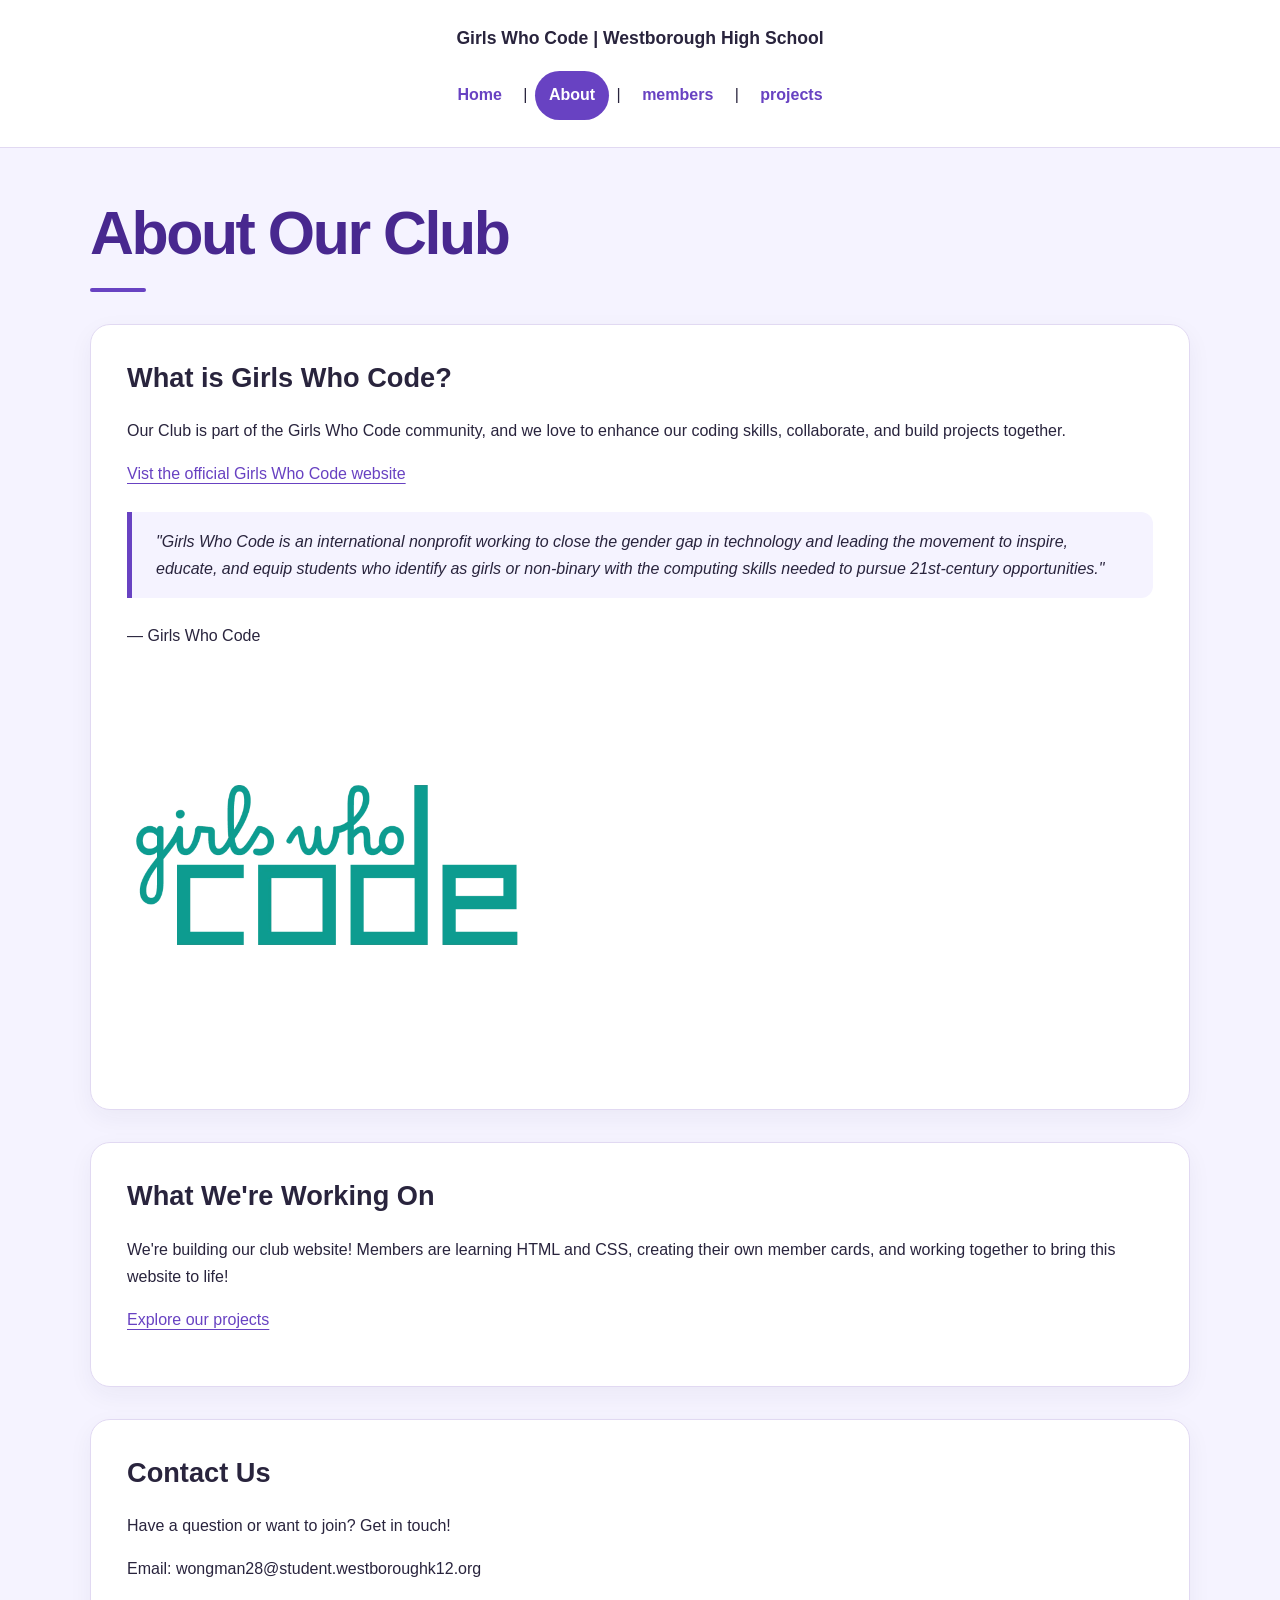
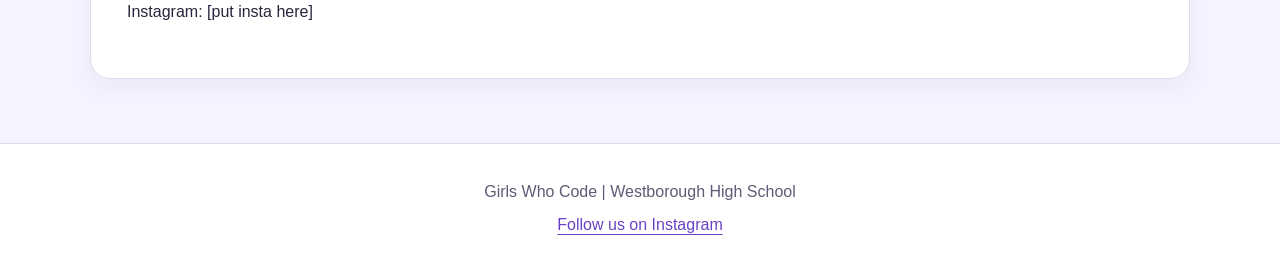
==== about.html @ d117cd90 "Updated structure / draft" ====
<!DOCTYPE html>
<html lang="en">
<head>
  <meta charset="UTF-8">
  <meta name="viewport" content="width=device-width, initial-scale=1">
  <title>Girls Who Code | About</title>
  <link rel="stylesheet" href="css/styles.css">
  
</head>

<body>

    <header>
        <p>Girls Who Code | Westborough High School</p>

        <nav aria-label="Main navigation">
            <a href="index.html">Home</a> |
            <a href="about.html" aria-current="page">About</a> |
            <a href="members.html">members</a> |
            <a href="projects.html">projects</a>
        </nav>
    </header>

    <hr>

    <main>
        <h1>About Our Club</h1>

        <section>
            <h2>What is Girls Who Code?</h2>

            <p>
                Our Club is part of the Girls Who Code community, and we love to enhance our coding skills, collaborate, and build projects together.
            </p>

            <p>
                <a href="https://girlswhocode.com">
                    Vist the official Girls Who Code website
                </a>
            </p>

            <blockquote>
                <p>"Girls Who Code is an international nonprofit working to close the gender gap in technology and leading the movement to inspire, educate, and equip students who identify as girls or non-binary with the computing skills needed to pursue 21st-century opportunities."</p>
            </blockquote>
            <p>— Girls Who Code</p>

            <img
                src="images/logo.webp"
                alt="Girls Who Code"
                width="400"
                style="max-width: 100%; height: auto;"
            >
        </section>

        <section>
            <h2>What We're Working On</h2>

            <p>
                We're building our club website! Members are learning HTML
                and CSS, creating their own member cards, and working together
                to bring this website to life!
            </p>

            <p>
                <a href="projects.html">Explore our projects</a>
            </p>
        </section>

        <section>
            <h2>Contact Us</h2>

            <p>Have a question or want to join? Get in touch!</p>

            <p>Email: wongman28@student.westboroughk12.org</p>
            <p>Instagram: [put insta here]</p>
        </section>
    </main>

    <hr>

    <footer>
        <p>Girls Who Code | Westborough High School</p>

        <p>
            <a href="uh put insta link here">Follow us on Instagram</a>
        </p>
    </footer>

</body>
</html>
---- css/styles.css ----
:root {
  --background: #f5f3ff;
  --surface: #ffffff;
  --text: #29243d;
  --muted: #615a75;
  --accent: #6842c2;
  --accent-dark: #48288f;
  --border: #e1d9f2;
}

* {
  box-sizing: border-box;
}

body {
  margin: 0;
  min-height: 100vh;
  display: flex;
  flex-direction: column;
  background: var(--background);
  color: var(--text);
  font-family: Arial, sans-serif;
  line-height: 1.7;
}

a {
  color: var(--accent);
  text-underline-offset: 4px;
}

a:hover {
  color: var(--accent-dark);
}

a:focus-visible {
  outline: 3px solid var(--accent);
  outline-offset: 5px;
}

header {
  padding: 24px;
  background: var(--surface);
  border-bottom: 1px solid var(--border);
  text-align: center;
}

header > p {
  margin: 0 0 14px;
  font-weight: bold;
  font-size: 1.1rem;
}

nav {
  line-height: 2.8;
}

nav a {
  display: inline-block;
  margin: 3px;
  padding: 2px 14px;
  border-radius: 999px;
  font-weight: bold;
  text-decoration: none;
}

nav a:hover {
  background: var(--background);
}

nav a[aria-current="page"] {
  background: var(--accent);
  color: white;
}

main {
  flex: 1;
  width: min(1100px, 92%);
  margin: 0 auto;
  padding: 48px 0 64px;
}

h1,
h2,
h3,
h4 {
  line-height: 1.25;
}

h1 {
  margin: 0 0 16px;
  font-size: clamp(2.2rem, 6vw, 3.8rem);
  letter-spacing: -0.04em;
  color: var(--accent-dark);
}

h2 {
  margin-top: 0;
  font-size: 1.7rem;
}

h3 {
  font-size: 1.25rem;
}

h4 {
  margin-bottom: 8px;
}

main > p {
  max-width: 720px;
  color: var(--muted);
}

main > section {
  margin-top: 32px;
  padding: clamp(20px, 4vw, 36px);
  background: var(--surface);
  border: 1px solid var(--border);
  border-radius: 20px;
  box-shadow: 0 8px 24px rgb(48 30 86 / 5%);
}

img {
  max-width: 100%;
  height: auto;
  border-radius: 14px;
}

video,
iframe {
  max-width: 100%;
  border-radius: 14px;
}

blockquote {
  margin: 24px 0;
  padding: 16px 24px;
  border-left: 5px solid var(--accent);
  border-radius: 0 12px 12px 0;
  background: var(--background);
  font-style: italic;
}

blockquote p {
  margin: 0;
}

hr {
  width: 100%;
  margin: 0;
  border: 0;
}

.member-gallery {
  display: grid;
  grid-template-columns: repeat(auto-fit, minmax(240px, 1fr));
  gap: 24px;
  align-items: start;
}

.member-card {
  min-width: 0;
  width: 100%;
  max-width: 360px;
  justify-self: center;
  padding: 24px;
  overflow-wrap: anywhere;
  background: var(--surface);
  border: 1px solid var(--border);
  border-top: 5px solid var(--accent);
  border-radius: 18px;
  box-shadow: 0 8px 20px rgb(48 30 86 / 8%);
  text-align: center;
}

.member-card h3 {
  margin: 0 0 10px;
  font-size: 1.5rem;
}

.member-card .member-role {
  display: inline-block;
  margin: 0 0 20px;
  padding: 5px 14px;
  border-radius: 999px;
  background: var(--background);
  color: var(--accent-dark);
  font-size: 0.9rem;
}

.member-card img {
  display: block;
  width: 100%;
  max-width: 250px;
  aspect-ratio: 1 / 1;
  object-fit: cover;
  margin: 0 auto 20px;
  border-radius: 14px;
}

.member-card ul {
  padding-left: 22px;
  text-align: left;
}

.member-card li {
  margin-bottom: 5px;
}

.project-list {
  display: grid;
  gap: 36px;
}

.project {
  display: grid;
  grid-template-columns: minmax(0, 1fr) minmax(0, 1fr);
  gap: 32px;
  align-items: center;
}

.project + .project {
  padding-top: 36px;
  border-top: 1px solid var(--border);
}

.project:nth-child(even) .project-media {
  grid-column: 2;
  grid-row: 1;
}

.project:nth-child(even) .project-description {
  grid-column: 1;
  grid-row: 1;
}

.project-media,
.project-description {
  min-width: 0;
}

.project-media img,
.project-media video {
  display: block;
  width: 100%;
}

.project-description h2 {
  margin-bottom: 12px;
}

footer {
  padding: 28px 20px;
  background: var(--surface);
  border-top: 1px solid var(--border);
  text-align: center;
  color: var(--muted);
}

footer p {
  margin: 6px 0;
}

@media (max-width: 650px) {
  header {
    padding: 20px 12px;
  }

  nav a {
    padding: 2px 8px;
  }

  main {
    padding-top: 32px;
  }

  .member-gallery {
    grid-template-columns: 1fr;
  }

  .project {
    grid-template-columns: 1fr;
    gap: 20px;
  }

  .project:nth-child(even) .project-media,
  .project:nth-child(even) .project-description {
    grid-column: auto;
    grid-row: auto;
  }
}

/* Gentle entrance when a page opens */
@keyframes fade-in-up {
  from {
    opacity: 0;
    transform: translateY(10px);
  }

  to {
    opacity: 1;
    transform: translateY(0);
  }
}

main > h1,
main > p,
main > section {
  animation: fade-in-up 450ms ease-out both;
}

/* Smooth navigation */
nav a {
  transition:
    background-color 180ms ease,
    color 180ms ease,
    transform 180ms ease;
}

/* Slightly more depth on member cards */
.member-card {
  transition:
    transform 200ms ease,
    box-shadow 200ms ease,
    border-color 200ms ease;
}

/* Smooth link color changes */
a {
  transition: color 180ms ease;
}

/* A small accent under the main heading */
main > h1::after {
  content: "";
  display: block;
  width: 56px;
  height: 4px;
  margin-top: 16px;
  border-radius: 999px;
  background: var(--accent);
}

/* Keep hover movement for devices with a mouse */
@media (hover: hover) and (pointer: fine) {
  nav a:hover {
    transform: translateY(-2px);
  }

  .member-card:hover {
    transform: translateY(-4px);
    border-color: var(--accent);
    box-shadow: 0 14px 28px rgb(48 30 86 / 12%);
  }
}

/* Respect visitors who prefer less motion */
@media (prefers-reduced-motion: reduce) {
  main > h1,
  main > p,
  main > section {
    animation: none;
  }

  a,
  nav a,
  .member-card {
    transition: none;
  }

  nav a:hover,
  .member-card:hover {
    transform: none;
  }
}
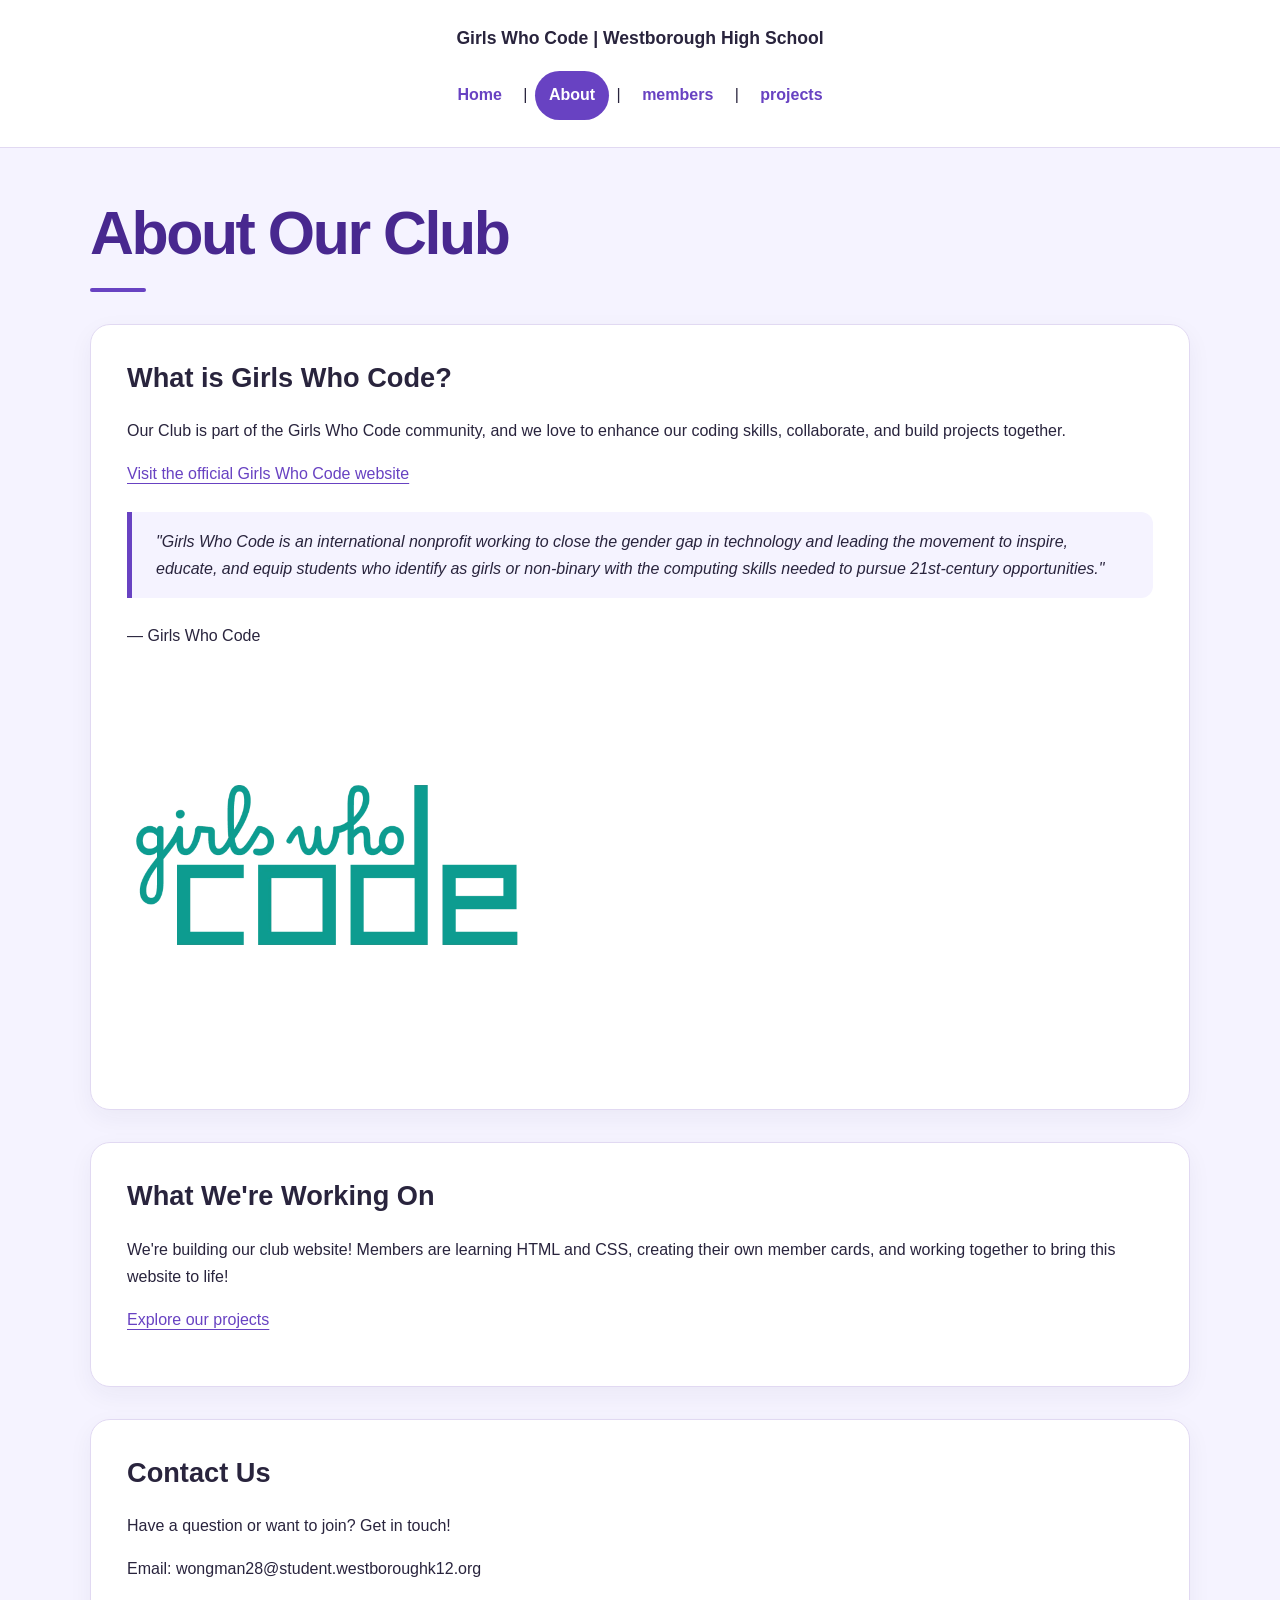
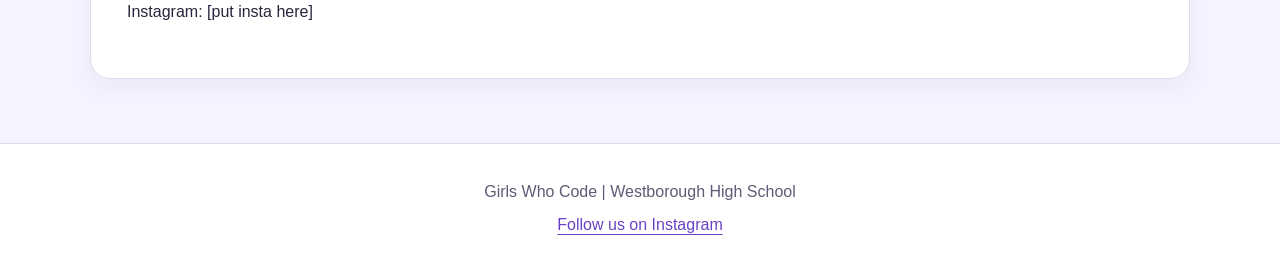
==== commit 5f5e5f1c: "Update member cards and website styling" ====
--- a/about.html
+++ b/about.html
@@ -35,7 +35,7 @@
 
             <p>
                 <a href="https://girlswhocode.com">
-                    Vist the official Girls Who Code website
+                    Visit the official Girls Who Code website
                 </a>
             </p>
 
--- a/css/styles.css
+++ b/css/styles.css
@@ -372,4 +372,240 @@
   .member-card:hover {
     transform: none;
   }
-}+}
+
+.member-anya {
+  box-sizing: border-box;
+  width: 100%;
+  max-width: 300px;
+  padding: 20px;
+  margin: 20px auto;
+  background-color: rgb(221, 170, 144);
+  color: #366f29;
+  border: 2px solid purple;
+  border-radius: 16px;
+  font-family: Arial, sans-serif;
+  text-align: center;
+}
+
+.member-anya img {
+  width: 100%;
+  aspect-ratio: 1 / 1;
+  object-fit: cover;
+  border-radius: 50px;
+}
+
+.member-anya ul {
+  text-align: left;
+  padding-left: 24px;
+}
+
+.member-vini {
+  box-sizing: border-box;
+  width: 100%;
+  max-width: 300px;
+  padding: 20px;
+  margin: 20px auto;
+  background-color: lightblue;
+  color: purple;
+  border: 2px solid black;
+  border-radius: 16px;
+  font-family: Arial, sans-serif;
+  text-align: center;
+}
+
+.member-vini img {
+  width: 80%;
+  height: auto;
+  border-radius: 50px;
+}
+
+.member-vini ul {
+  text-align: left;
+  padding-left: 24px;
+}
+
+.member-isabella {
+  box-sizing: border-box;
+  width: 100%;
+  max-width: 300px;
+  padding: 20px;
+  margin: 20px auto;
+  background-color: #eee6fa;
+  color: #493364;
+  border: 2px solid #80649e;
+  border-radius: 16px;
+  font-family: Arial, sans-serif;
+  text-align: center;
+}
+
+.member-isabella img {
+  width: 100%;
+  height: auto;
+  border-radius: 50px;
+}
+
+.member-isabella ul {
+  text-align: left;
+  padding-left: 24px;
+}
+
+.member-publicity {
+  box-sizing: border-box;
+  width: 100%;
+  max-width: 300px;
+  padding: 20px;
+  margin: 20px auto;
+  background-color: #fce4ec;
+  color: #743b54;
+  border: 2px solid #b76e8a;
+  border-radius: 16px;
+  font-family: Arial, sans-serif;
+  text-align: center;
+}
+
+/* Shared styling for club members */
+.member-card.club-member {
+  box-sizing: border-box;
+  width: 100%;
+  max-width: 300px;
+  padding: 20px;
+  margin: 20px auto;
+  border: 2px solid;
+  border-radius: 16px;
+  font-family: Arial, sans-serif;
+  text-align: center;
+}
+
+.member-card.club-member img {
+  display: block;
+  width: 100%;
+  max-width: 100%;
+  height: auto;
+  aspect-ratio: 1 / 1;
+  object-fit: cover;
+  border-radius: 50px;
+  margin: 0 auto;
+}
+
+.member-card.club-member ul {
+  text-align: left;
+  padding-left: 24px;
+}
+
+/* Aadyaa */
+.member-aadyaa {
+  background-color: rgb(221, 170, 144);
+  color: #366f29;
+  border-color: purple;
+}
+
+/* Akshadha */
+.member-akshadha {
+  background-color: rgb(186, 197, 241);
+  color: #000;
+  border-color: #000;
+}
+
+/* Saachi — soft green */
+.member-saachi {
+  background-color: #e5efdf;
+  color: #344b30;
+  border-color: #78946b;
+}
+
+/* Yubeen — darker text for readability */
+.member-card.member-yubeen {
+  background-color: pink;
+  color: #66364b;
+  border: 3px solid rgb(137, 195, 54);
+  border-radius: 19px;
+  font-family: Georgia, serif;
+}
+
+.member-card.member-yubeen img {
+  width: 75%;
+  border-radius: 15px;
+}
+
+/* Olivia */
+.member-card.member-olivia {
+  background-color: rgb(185, 185, 255);
+  color: rgb(68, 68, 142);
+  border: 1px solid rgb(79, 64, 162);
+}
+
+.member-card.member-olivia img {
+  border-radius: 50%;
+  border: 1px solid rgb(106, 106, 130);
+  box-sizing: border-box;
+}
+
+.member-olivia h3,
+.member-olivia h4 {
+  color: rgba(15, 6, 56, 0.904);
+  font-family: Georgia, "Times New Roman", serif;
+  font-style: italic;
+}
+
+.member-olivia .member-introduction,
+.member-olivia .member-learning {
+  font-family: "Times New Roman", serif;
+  font-size: 15px;
+}
+
+.member-olivia .member-learning {
+  color: rgb(65, 22, 94);
+}
+
+.member-olivia ul {
+  font-size: 15px;
+}
+
+/* Suhana */
+.member-card.member-suhana {
+  background-color: rgb(169, 211, 243);
+  color: #4412a1;
+  border: 6px solid rgb(228, 111, 228);
+  font-family: "Trebuchet MS", Arial, sans-serif;
+}
+
+.member-card.member-suhana img {
+  border-radius: 0;
+}
+
+/* Sophia — soft lavender */
+.member-sophia {
+  background-color: #eee6fa;
+  color: #493364;
+  border-color: #80649e;
+}
+
+/* Sahana */
+.member-sahana {
+  background-color: rgb(162, 7, 77);
+  color: #f4f8cb;
+  border-color: rgb(72, 10, 72);
+}
+
+.member-brielle {
+  box-sizing: border-box;
+  width: 100%;
+  max-width: 300px;
+  padding: 20px;
+  margin: 20px auto;
+  background-color: #e0edf9;
+  color: #344b70;
+  border: 2px solid #7895bc;
+  border-radius: 16px;
+  font-family: Arial, sans-serif;
+  text-align: center;
+}
+
+/* Give every member the same accent bar, size, and raised appearance. */
+.member-gallery .member-card {
+  max-width: 300px;
+  padding: 20px;
+  margin: 20px auto;
+  border-top: 5px solid var(--accent);
+}
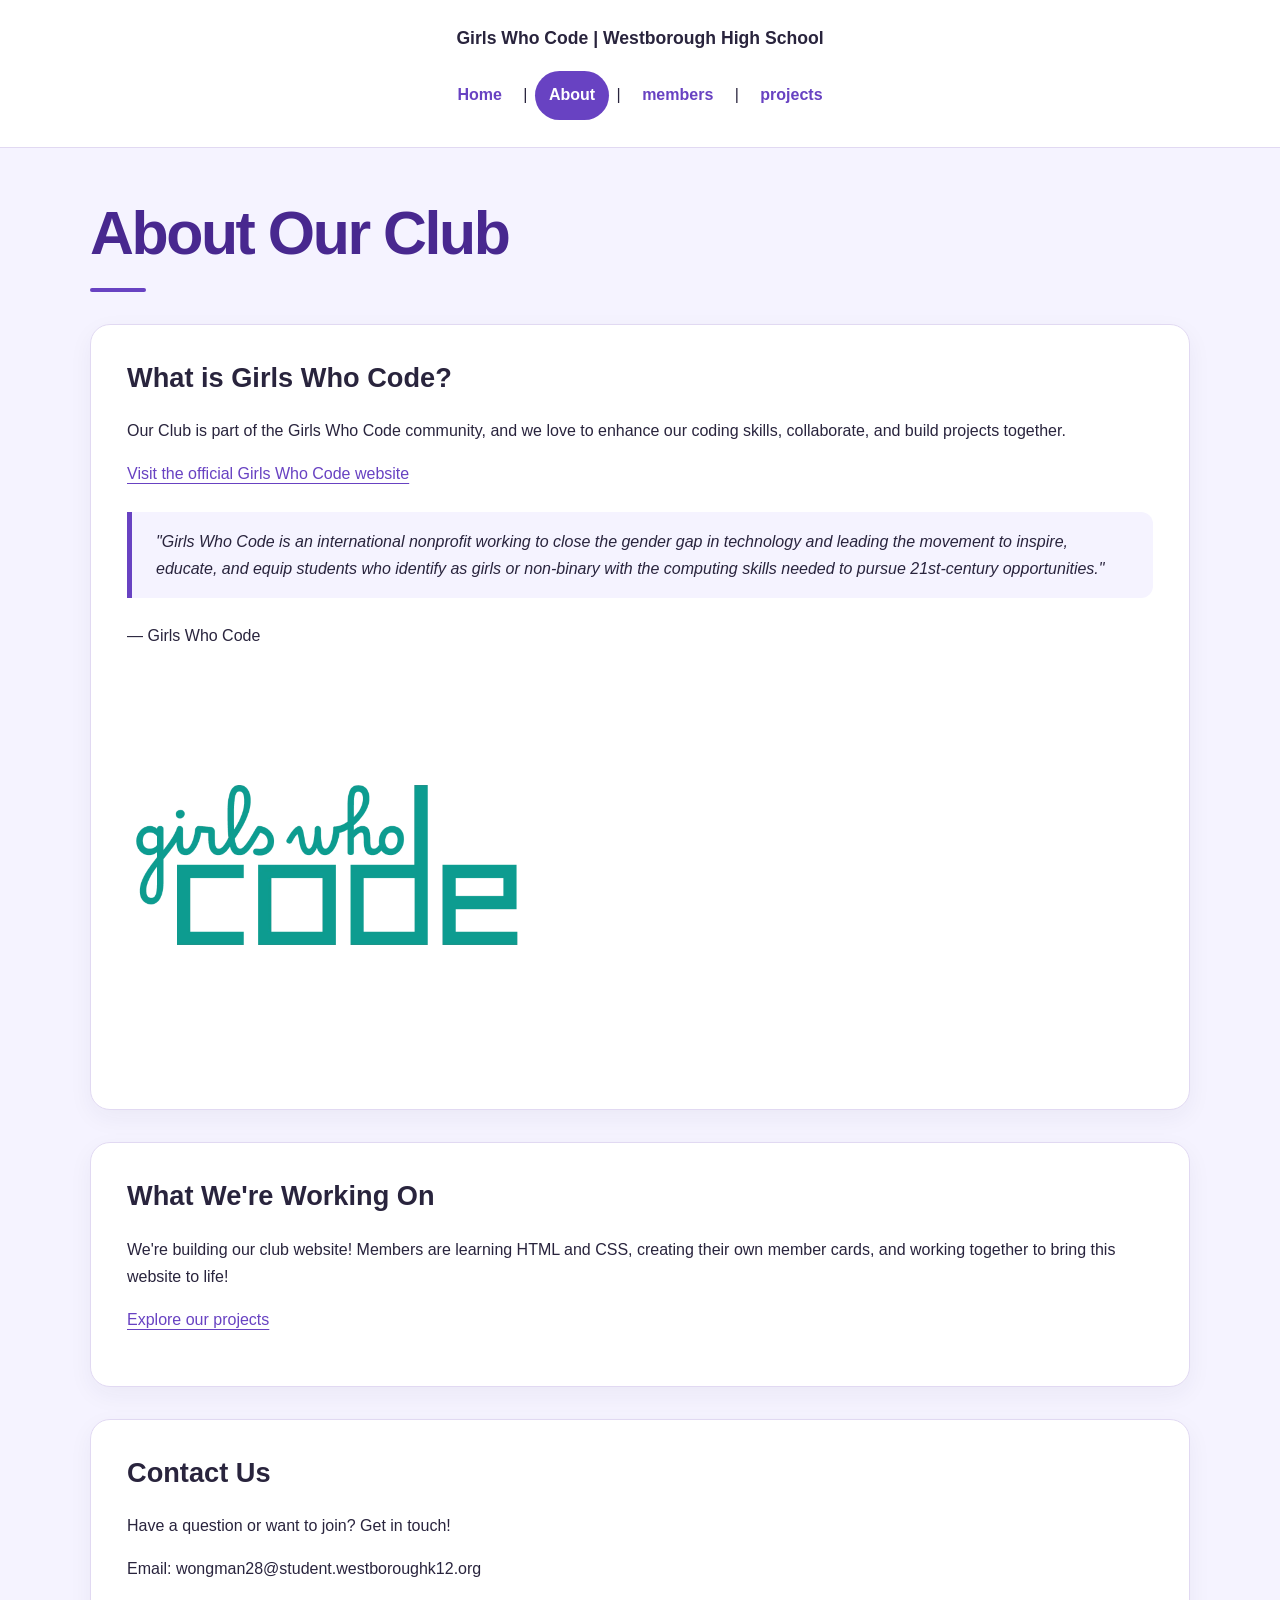
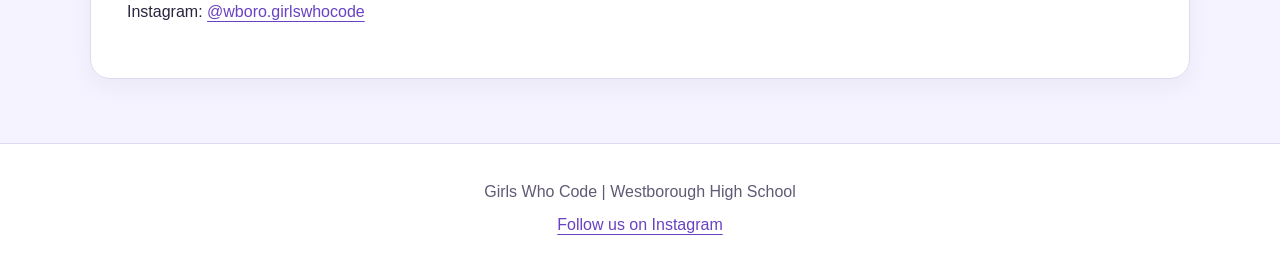
==== commit f3b23d12: "Update member cards and fix Instagram links" ====
--- a/about.html
+++ b/about.html
@@ -72,7 +72,7 @@
             <p>Have a question or want to join? Get in touch!</p>
 
             <p>Email: wongman28@student.westboroughk12.org</p>
-            <p>Instagram: [put insta here]</p>
+            <p>Instagram: <a href="https://www.instagram.com/wboro.girlswhocode/">@wboro.girlswhocode</a></p>
         </section>
     </main>
 
@@ -82,9 +82,9 @@
         <p>Girls Who Code | Westborough High School</p>
 
         <p>
-            <a href="uh put insta link here">Follow us on Instagram</a>
+            <a href="https://www.instagram.com/wboro.girlswhocode/">Follow us on Instagram</a>
         </p>
     </footer>
 
 </body>
-</html>+</html>
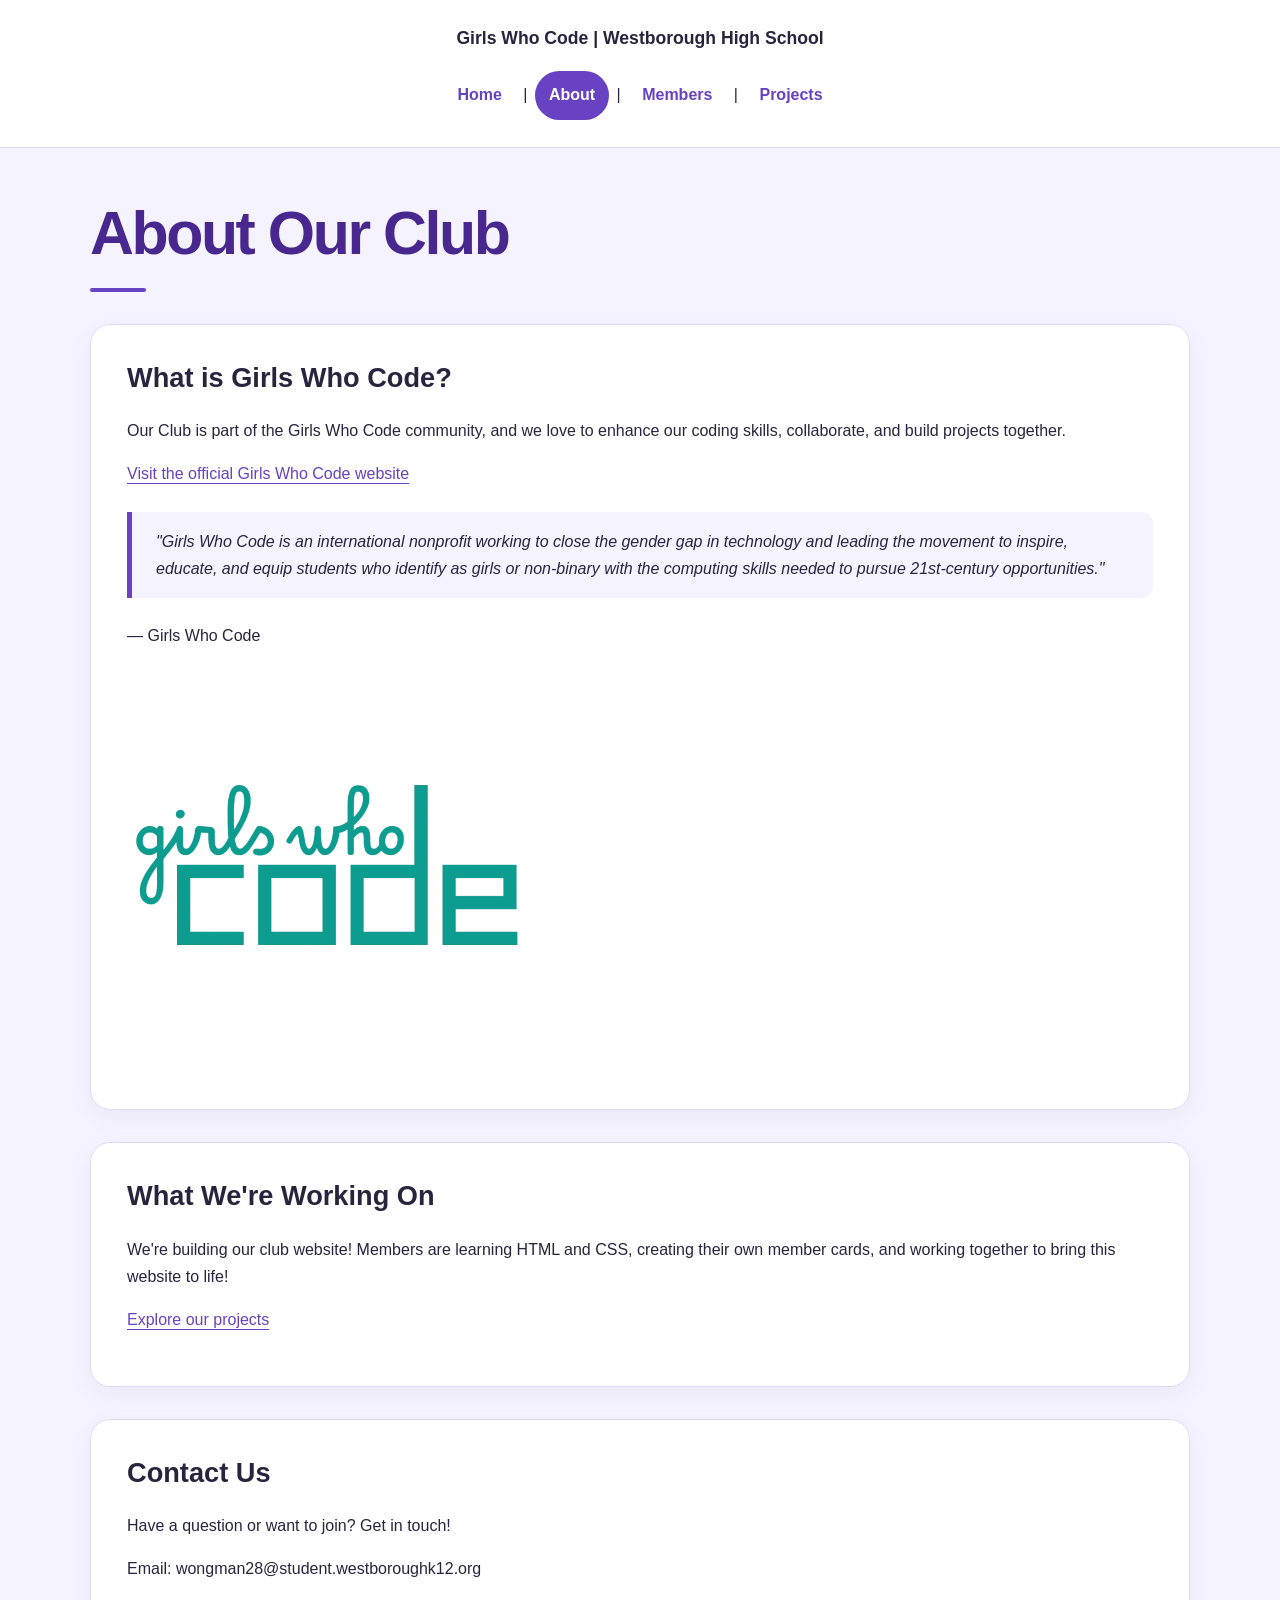
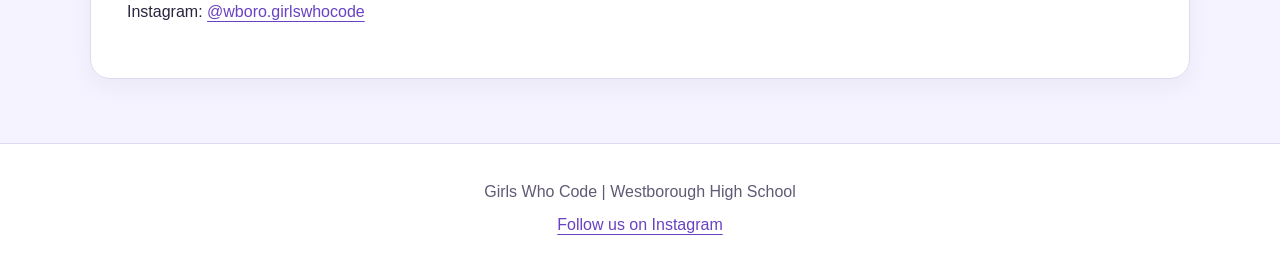
==== commit d8d13dff: "Fix navigation capitalization on About page" ====
--- a/about.html
+++ b/about.html
@@ -16,8 +16,8 @@
         <nav aria-label="Main navigation">
             <a href="index.html">Home</a> |
             <a href="about.html" aria-current="page">About</a> |
-            <a href="members.html">members</a> |
-            <a href="projects.html">projects</a>
+            <a href="members.html">Members</a> |
+            <a href="projects.html">Projects</a>
         </nav>
     </header>
 
--- a/css/styles.css
+++ b/css/styles.css
@@ -290,7 +290,6 @@
   }
 }
 
-/* Gentle entrance when a page opens */
 @keyframes fade-in-up {
   from {
     opacity: 0;
@@ -309,7 +308,6 @@
   animation: fade-in-up 450ms ease-out both;
 }
 
-/* Smooth navigation */
 nav a {
   transition:
     background-color 180ms ease,
@@ -317,7 +315,6 @@
     transform 180ms ease;
 }
 
-/* Slightly more depth on member cards */
 .member-card {
   transition:
     transform 200ms ease,
@@ -325,12 +322,10 @@
     border-color 200ms ease;
 }
 
-/* Smooth link color changes */
 a {
   transition: color 180ms ease;
 }
 
-/* A small accent under the main heading */
 main > h1::after {
   content: "";
   display: block;
@@ -341,7 +336,6 @@
   background: var(--accent);
 }
 
-/* Keep hover movement for devices with a mouse */
 @media (hover: hover) and (pointer: fine) {
   nav a:hover {
     transform: translateY(-2px);
@@ -354,7 +348,6 @@
   }
 }
 
-/* Respect visitors who prefer less motion */
 @media (prefers-reduced-motion: reduce) {
   main > h1,
   main > p,
@@ -464,7 +457,6 @@
   text-align: center;
 }
 
-/* Shared styling for club members */
 .member-card.club-member {
   box-sizing: border-box;
   width: 100%;
@@ -493,28 +485,24 @@
   padding-left: 24px;
 }
 
-/* Aadyaa */
 .member-aadyaa {
   background-color: rgb(221, 170, 144);
   color: #366f29;
   border-color: purple;
 }
 
-/* Akshadha */
 .member-akshadha {
   background-color: rgb(186, 197, 241);
   color: #000;
   border-color: #000;
 }
 
-/* Saachi — soft green */
 .member-saachi {
   background-color: #e5efdf;
   color: #344b30;
   border-color: #78946b;
 }
 
-/* Yubeen — darker text for readability */
 .member-card.member-yubeen {
   background-color: pink;
   color: #66364b;
@@ -528,7 +516,6 @@
   border-radius: 15px;
 }
 
-/* Olivia */
 .member-card.member-olivia {
   background-color: rgb(185, 185, 255);
   color: rgb(68, 68, 142);
@@ -562,7 +549,6 @@
   font-size: 15px;
 }
 
-/* Suhana */
 .member-card.member-suhana {
   background-color: rgb(169, 211, 243);
   color: #4412a1;
@@ -574,14 +560,12 @@
   border-radius: 0;
 }
 
-/* Sophia — soft lavender */
 .member-sophia {
-  background-color: #eee6fa;
-  color: #493364;
-  border-color: #80649e;
-}
-
-/* Sahana */
+  background-color: rgb(221, 170, 144);
+  color: #366f29;
+  border-color: purple;
+}
+
 .member-sahana {
   background-color: rgb(162, 7, 77);
   color: #f4f8cb;
@@ -602,10 +586,9 @@
   text-align: center;
 }
 
-/* Give every member the same accent bar, size, and raised appearance. */
 .member-gallery .member-card {
   max-width: 300px;
   padding: 20px;
   margin: 20px auto;
   border-top: 5px solid var(--accent);
-}
+}
